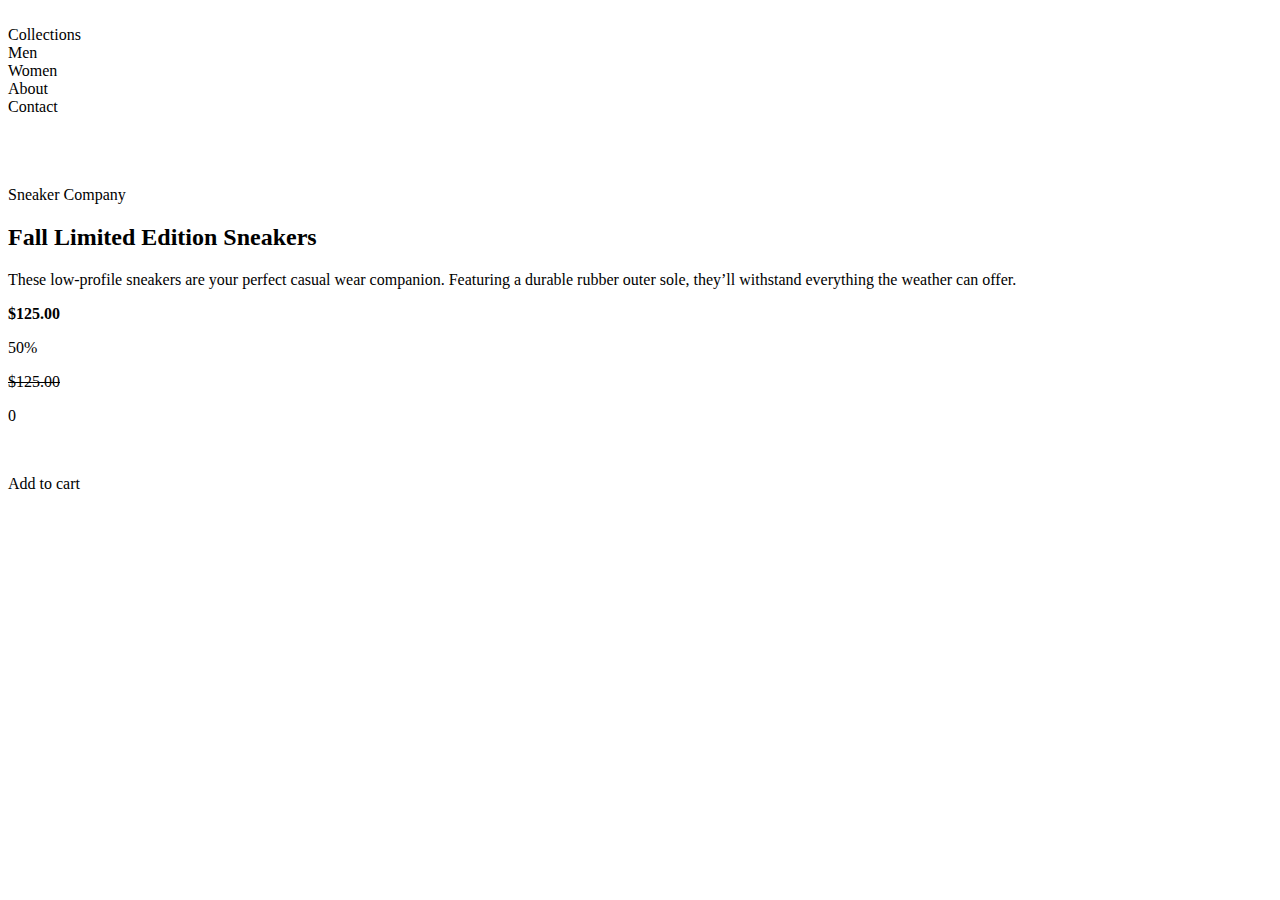
==== WK1-Assessment/ecommerce/index.html @ 6c99136b "feat: structuring the page" ====
<!DOCTYPE html>
<html lang="en">
<head>
    <meta charset="UTF-8">
    <meta http-equiv="X-UA-Compatible" content="IE=edge">
    <meta name="viewport" content="width=device-width, initial-scale=1.0">
    <title>Document</title>
    <link rel="stylesheet" href="main.css">
</head>
<body>
    <div class="container">
        <div class="navbar">
            <div class="nav-left">
                <div class="logo">
                    <img src="ecommerce-product-page-main/images/logo.svg" alt="">
                </div>
                <div class="links">
                    <li>Collections</li>
                    <li>Men</li>
                    <li>Women</li>
                    <li>About</li>
                    <li>Contact</li>
                </div>
            </div>
            <div class="nav-right">
                <img src="ecommerce-product-page-main/images/icon-cart.svg" alt="" id="cart">
                <img src="ecommerce-product-page-main/images/image-avatar.png" alt="" id="logo">
            </div>
        </div>
        <div class="content">
            <div class="content-left">
                <div class="product">
                    <img src="ecommerce-product-page-main/images/image-product-1.jpg" alt="" id="product1">
                </div>
                <div class="thumbnail">
                    <img src="ecommerce-product-page-main/images/image-product-1-thumbnail.jpg" alt="" id="one">
                    <img src="ecommerce-product-page-main/images/image-product-2-thumbnail.jpg" alt="" id="two">
                    <img src="ecommerce-product-page-main/images/image-product-3-thumbnail.jpg" alt="" id="three">
                    <img src="ecommerce-product-page-main/images/image-product-4-thumbnail.jpg" alt="" id="four">
                </div>
            </div>
            <div class="content-right">
                <div class="heading">
                    <div><p id="heading-small">Sneaker Company</p></div>
                    <div><h2 id="heading-big">Fall Limited Edition Sneakers</h2></div>
                </div>
                <div class="description">
                    <div class="message">
                        <p>
                            These low-profile sneakers are your perfect casual wear companion. Featuring a 
  durable rubber outer sole, they’ll withstand everything the weather can offer.
                        </p>
                    </div>
                    <div class="price">
                        <div id="offer">
                            <p id="price"><strong>$125.00</strong></p>
                            <div><p>50%</p></div>
                        </div>
                        <p id="cancel"><del>$125.00</del></p>
                    </div>
                </div>
                <div class="buttons">
                    <p id="number"><span><img src="ecommerce-product-page-main/images/icon-minus.svg" alt=""></span>0 <span>
                        <img src="ecommerce-product-page-main/images/icon-plus.svg" alt="">
                    </span></p>
                    <div class="button">
                        <img src="ecommerce-product-page-main/images/icon-cart.svg" alt="">
                        <p>Add to cart</p>
                    </div>
                </div>
            </div>
        </div>
    </div>
</body>
</html>
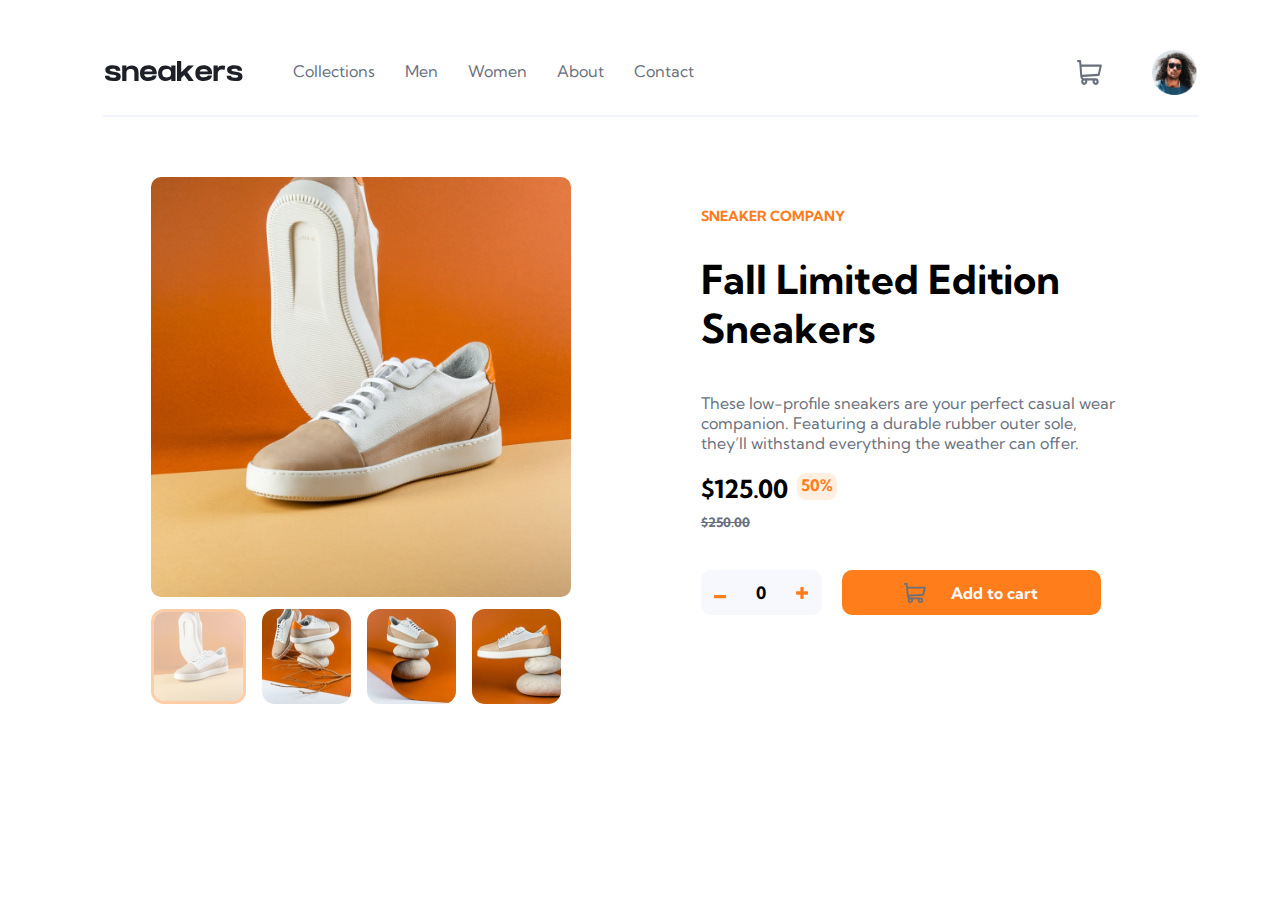
==== commit aef9e703: "Chore: Ecommerce page" ====
--- a/WK1-Assessment/ecommerce/index.html
+++ b/WK1-Assessment/ecommerce/index.html
@@ -56,7 +56,7 @@
                             <p id="price"><strong>$125.00</strong></p>
                             <div><p>50%</p></div>
                         </div>
-                        <p id="cancel"><del>$125.00</del></p>
+                        <p id="cancel"><del>$250.00</del></p>
                     </div>
                 </div>
                 <div class="buttons">
@@ -65,7 +65,7 @@
                     </span></p>
                     <div class="button">
                         <img src="ecommerce-product-page-main/images/icon-cart.svg" alt="">
-                        <p>Add to cart</p>
+                        <p><strong>Add to cart</strong></p>
                     </div>
                 </div>
             </div>
--- a/WK1-Assessment/ecommerce/main.css
+++ b/WK1-Assessment/ecommerce/main.css
@@ -0,0 +1,219 @@
+@import url('https://fonts.googleapis.com/css2?family=Kumbh+Sans:wght@400;700&display=swap');
+
+* {
+    padding: 0%;
+    margin: 0%;
+}
+
+body{
+    font-family: 'Kumbh Sans', sans-serif;
+    /* font-weight: 700; */
+}
+
+.container{
+    display: flex;
+    flex-direction: column;
+    justify-content: center;
+    justify-items: center;
+    /* background-color: aqua; */
+    width: 97%;
+    margin: 30px;
+    align-items: center;
+}
+
+.navbar {
+    display: flex;
+    justify-content: space-between;
+    width: 88%;
+    justify-items: center;
+    align-items: center;
+    border-bottom: 2px solid hsl(223, 68%, 97%);
+    padding: 20px 2px;
+}
+
+.nav-left {
+    justify-content: space-between;
+    display: flex;
+    flex-direction: row;
+    gap: 50px;
+}
+
+.links {
+    display: flex;
+    flex-direction: row;
+    text-decoration-style: none;
+    list-style: none;
+    gap: 30px;
+    color: hsl(219, 9%, 45%);
+}
+
+.links li{
+    gap: 20px;
+}
+
+.nav-right {
+    display: flex;
+    justify-content: space-between;
+    gap: 50px;
+    align-items: center;
+}
+
+#cart {
+    height: 25px;
+    width: 25px;
+}
+
+#logo {
+    height: 45px;
+    width: 45px;
+}
+
+.content{
+    margin: 30px; 
+    display: flex;
+    padding: 30px 80px;
+    gap: 100px;
+}
+
+.content-left{
+    width: 70%;
+    margin-right: -30px;
+}
+
+.product img{
+    height: 420px;
+    width: 420px;
+    border-radius: 10px;
+}
+
+.thumbnail{
+    display: flex;
+}
+
+.thumbnail img{
+    margin: 8px;
+}
+#one {
+    margin-left: 0;
+    border: 3px solid hsl(26, 100%, 55%);
+    opacity: 39%;
+}
+
+#four{
+    margin-right: 0;
+}
+
+#one, #two, #three, #four{
+    width: 89px;
+    border-radius: 13px;
+}
+
+.content-right{
+    margin: 30px;
+    margin-top: 0;
+    gap: 50px;
+    /* background-color: aqua; */
+    display: flex;
+    flex-direction: column;
+    width: 450px;
+}
+
+.heading{
+    margin: 30px;
+    gap: 30px;
+    display: flex;
+    flex-direction: column;
+}
+
+#heading-small{
+    color: hsl(26, 100%, 55%);
+    text-transform: uppercase;
+    font-size: 14px;
+    font-weight: 700;
+}
+
+#heading-big{
+    font-weight: 700;
+    font-size: 40px;   
+}
+
+.description{
+    margin-top: -40px;
+    margin-left: 30px;
+    display: flex;
+    gap: 20px;
+    flex-direction: column;
+}
+
+.message{
+    font-weight: 400;
+    font-size: 16px;
+    color: hsl(219, 9%, 45%);
+}
+
+#price {
+    font-weight: 700px;
+    font-size: 25px;
+    display: flex;
+}
+
+#offer{
+    display: flex;
+    flex-direction: row;
+    gap: 9px;
+}
+#offer div{
+    background-color: hsl(29, 100%, 94%);
+    color: hsl(26, 100%, 55%);
+    border-radius: 9px;
+    width: 40px;
+    font-weight: 700;
+    text-align: center;
+    justify-items: center;
+    display: flex;
+    justify-content: center;
+    padding-top: 2px;
+    height: 25px;
+}
+
+#cancel {
+    margin-top: 10px;
+    color: hsl(219, 9%, 45%);
+    font-weight: 700;
+    font-size: 13px;
+
+}
+
+.buttons{
+    padding: 30px;
+    display: flex;
+    gap: 20px;
+    width: 400px;
+    padding-top: 0;
+    margin-top: -10px;
+}
+
+#number{
+    background-color: hsl(223, 64%, 98%);
+    width: 150px;
+    font-size: 17px;
+    align-items: center;
+    display: flex;
+    justify-content: center;
+    gap: 30px;
+    font-weight: 700;
+    border-radius: 10px;
+    height: 45px;
+}
+
+.button {
+    display: flex;
+    width: 320px;
+    background-color: hsl(26, 100%, 55%);
+    gap: 25px;
+    justify-content: center;
+    align-items: center;
+    border-radius: 10px;
+    color: hsl(223, 64%, 98%);
+    font-weight: 700px;
+}